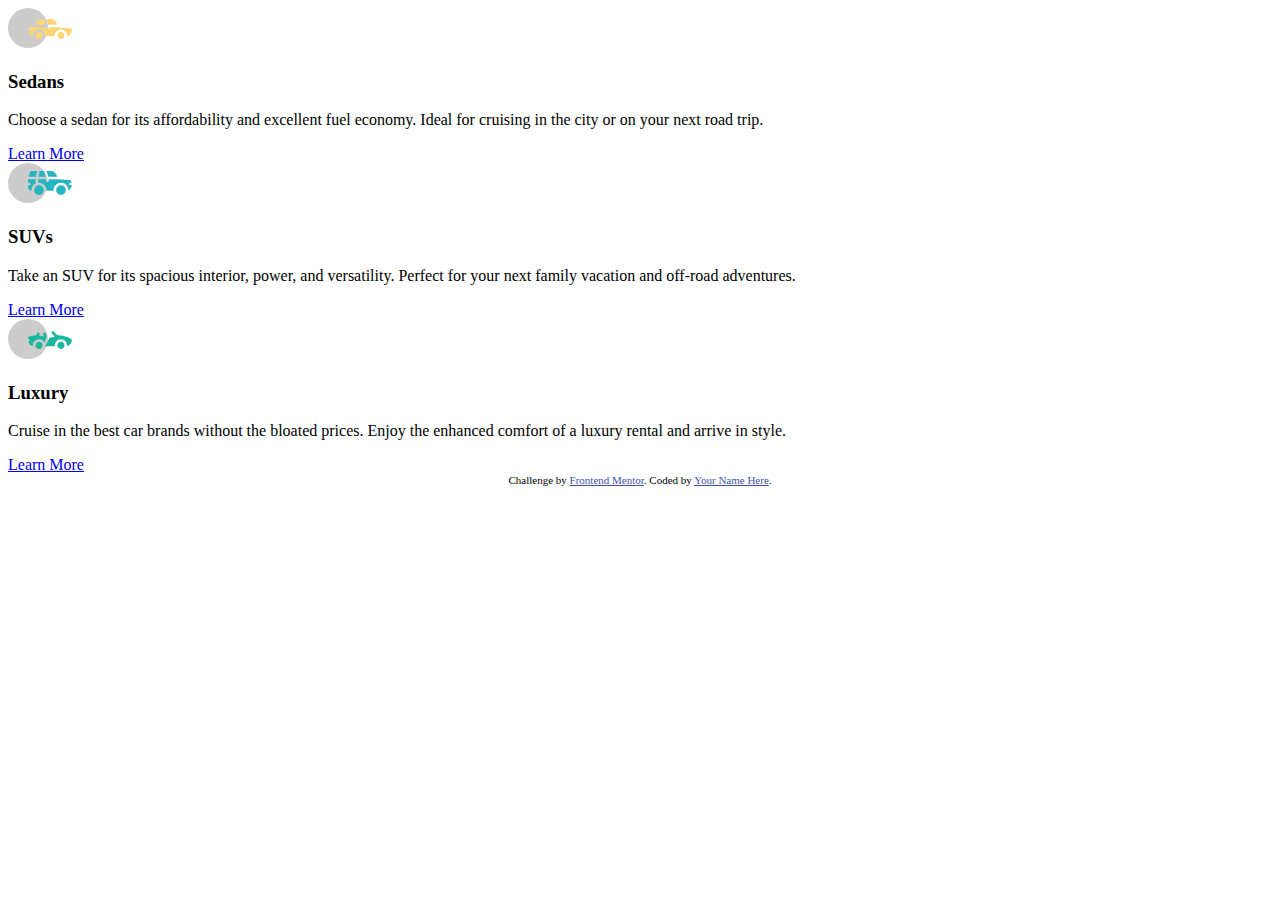
==== 3-column-preview-card-component-main/index.html @ 8f933a3f "Structure initial layout" ====
<!DOCTYPE html>
<html lang="en">
  <head>
    <meta charset="UTF-8" />
    <meta name="viewport" content="width=device-width, initial-scale=1.0" />
    <!-- displays site properly based on user's device -->

    <link
      rel="icon"
      type="image/png"
      sizes="32x32"
      href="./images/favicon-32x32.png"
    />

    <title>Frontend Mentor | 3-column preview card component</title>

    <!-- Feel free to remove these styles or customise in your own stylesheet 👝 -->
    <style>
      .attribution {
        font-size: 11px;
        text-align: center;
      }
      .attribution a {
        color: hsl(228, 45%, 44%);
      }
    </style>
  </head>
  <body>
    <div class="container">
      <div class="sedans">
        <svg
          class="sedans-icon"
          width="64"
          height="40"
          xmlns="http://www.w3.org/2000/svg"
        >
          <g fill="none" fill-rule="evenodd">
            <circle fill="#000" opacity=".201" cx="20" cy="20" r="20" />
            <path
              d="M52.936 24.11c1.942 0 3.517 1.542 3.517 3.445 0 1.903-1.575 3.445-3.517 3.445s-3.516-1.542-3.516-3.445c0-1.903 1.574-3.445 3.516-3.445zm-21.957 0c1.942 0 3.517 1.542 3.517 3.445 0 1.903-1.575 3.445-3.517 3.445s-3.516-1.542-3.516-3.445c0-1.903 1.574-3.445 3.516-3.445zm6.948-4.848v1.429c0 .716.61 1.293 1.348 1.259a1.295 1.295 0 001.225-1.295v-1.393h8.256l13.483 1.313c.956.093 1.676.881 1.676 1.814 0 2.89-2.126 5.303-4.926 5.819.397-3.557-2.458-6.62-6.053-6.62-3.646 0-6.504 3.14-6.039 6.723h-9.879c.466-3.588-2.397-6.722-6.039-6.722-3.595 0-6.45 3.062-6.052 6.62-2.14-.398-3.916-1.912-4.61-3.931h1.142c.731 0 1.32-.598 1.285-1.322-.033-.678-.629-1.2-1.322-1.2H20v-.251c0-1.274 1.066-2.243 2.306-2.243h15.62zM42.59 11c2.645 0 4.99 1.556 5.972 3.963l.726 1.779H40.17L38.413 11h4.178zm-6.865 0l1.758 5.741H26.505l3.357-3.654A6.502 6.502 0 0134.644 11h1.082z"
              fill="#FFD473"
              fill-rule="nonzero"
            />
          </g>
        </svg>
        <h3 class="sedans-heading">Sedans</h3>
        <p class="sedans-text">
          Choose a sedan for its affordability and excellent fuel economy. Ideal
          for cruising in the city or on your next road trip.
        </p>
        <a href="#" class="btn">Learn More</a>
      </div>
      <div class="suvs">
        <svg
          class="suvs-icon"
          width="64"
          height="40"
          xmlns="http://www.w3.org/2000/svg"
        >
          <g fill="none" fill-rule="evenodd">
            <circle fill="#000" opacity=".201" cx="20" cy="20" r="20" />
            <path
              d="M31.002 22.358c2.917 0 5.18 2.593 4.762 5.506a4.828 4.828 0 01-2.962 3.778 4.797 4.797 0 01-5.3-1.165c-1.188-1.26-1.235-2.613-1.263-2.613-.42-2.924 1.857-5.506 4.763-5.506zm22 0c3.457 0 5.798 3.567 4.41 6.744A4.816 4.816 0 0152.3 31.94a4.826 4.826 0 01-4.06-4.077c-.42-2.915 1.846-5.506 4.762-5.506zm-15.04-6.083v1.462a1.29 1.29 0 001.352 1.29c.693-.033 1.227-.631 1.227-1.326v-1.426h8.3l13.056.716a1.29 1.29 0 011.164.917c.27.895.446 1.477.563 1.87h-1.047c-.694 0-1.291.534-1.324 1.228a1.29 1.29 0 001.288 1.352h1.445c-.164 2.225-1.57 4.193-3.6 5.05.13-4.212-3.255-7.63-7.384-7.63-4.317 0-7.762 3.718-7.358 8.086h-7.285c.43-4.655-3.503-8.531-8.131-8.046v-3.543h7.734zm-10.312 0v4.308a7.4 7.4 0 00-4.006 7.274 3.874 3.874 0 01-3.642-3.864v-1.635h1.46a1.29 1.29 0 000-2.58h-1.461v-3.213l.003-.29h7.646zm14.986-8.196c2.65 0 5 1.592 5.984 4.055l.63 1.579a5.525 5.525 0 01-.065-.004l-.026-.002-.034-.002-.022-.002a4.178 4.178 0 00-.224-.006l-.098-.001h-.039l-.136-.001h-.052l-.326-.001H40.211L38.528 8.08zm-13.632 0l-1.122 5.616h-7.144l1.47-4.71a1.29 1.29 0 011.231-.906h5.565zm6.832 0l1.683 5.615h-7.007l1.121-5.615h4.203z"
              fill="#26B5C0"
              fill-rule="nonzero"
            />
          </g>
        </svg>
        <h3 class="suvs-heading">SUVs</h3>
        <p class="suvs-text">
          Take an SUV for its spacious interior, power, and versatility. Perfect
          for your next family vacation and off-road adventures.
        </p>
        <a href="#" class="btn">Learn More</a>
      </div>
      <div class="luxury">
        <svg
          class="luxury-icon"
          width="64"
          height="40"
          xmlns="http://www.w3.org/2000/svg"
        >
          <g fill="none" fill-rule="evenodd">
            <circle fill="#000" opacity=".201" cx="20" cy="20" r="20" />
            <path
              d="M30.98 22.835c1.941 0 3.516 1.604 3.516 3.583 0 1.978-1.575 3.582-3.517 3.582s-3.516-1.604-3.516-3.582c0-1.979 1.574-3.583 3.516-3.583zm21.956 0c1.942 0 3.517 1.604 3.517 3.583 0 1.978-1.575 3.582-3.517 3.582s-3.516-1.604-3.516-3.582c0-1.979 1.574-3.583 3.516-3.583zm-9.143-10.45a1.27 1.27 0 011.819 0l3.715 3.784c4.444-.115 9.7 1.142 13.964 3.753.387.237.624.664.624 1.124 0 3.006-2.126 5.514-4.926 6.05.397-3.698-2.458-6.882-6.053-6.882-3.646 0-6.504 3.264-6.039 6.99h-9.669c.76-1.544.993-2.026 1.337-2.711l.082-.162c.421-.835 1.056-2.07 2.883-5.65 1.68-.023 3.47-.408 5.247-1.403l-2.984-3.04a1.328 1.328 0 010-1.854zm-7.68 1.064c.683-.2 1.395.202 1.592.898l.749 2.652a3.46 3.46 0 01-.247 2.51l-1.733 3.395-.216.424c-1.07-1.89-3.06-3.114-5.279-3.114-3.595 0-6.45 3.184-6.052 6.885-1.832-.347-3.414-1.537-4.278-3.276a1.331 1.331 0 01.117-1.376l.955-1.303-1.325-1.295c-.751-.735-.376-2.024.64-2.231l6.614-1.346.13-.026c.092-.019.145-.03.157-.031.314-.146 1.07-.591 1.07-1.506 0-.734.592-1.327 1.316-1.31.712.016 1.268.662 1.256 1.388a4.11 4.11 0 01-.348 1.611 22.69 22.69 0 014.7 1.146l-.7-2.473a1.314 1.314 0 01.882-1.622z"
              fill="#19B89D"
              fill-rule="nonzero"
            />
          </g>
        </svg>
        <h3 class="suvs-heading">Luxury</h3>
        <p class="luxury-text">
          Cruise in the best car brands without the bloated prices. Enjoy the
          enhanced comfort of a luxury rental and arrive in style.
        </p>
        <a href="#" class="btn">Learn More</a>
      </div>
    </div>

    <div class="attribution">
      Challenge by
      <a href="https://www.frontendmentor.io?ref=challenge" target="_blank"
        >Frontend Mentor</a
      >. Coded by <a href="#">Your Name Here</a>.
    </div>
  </body>
</html>
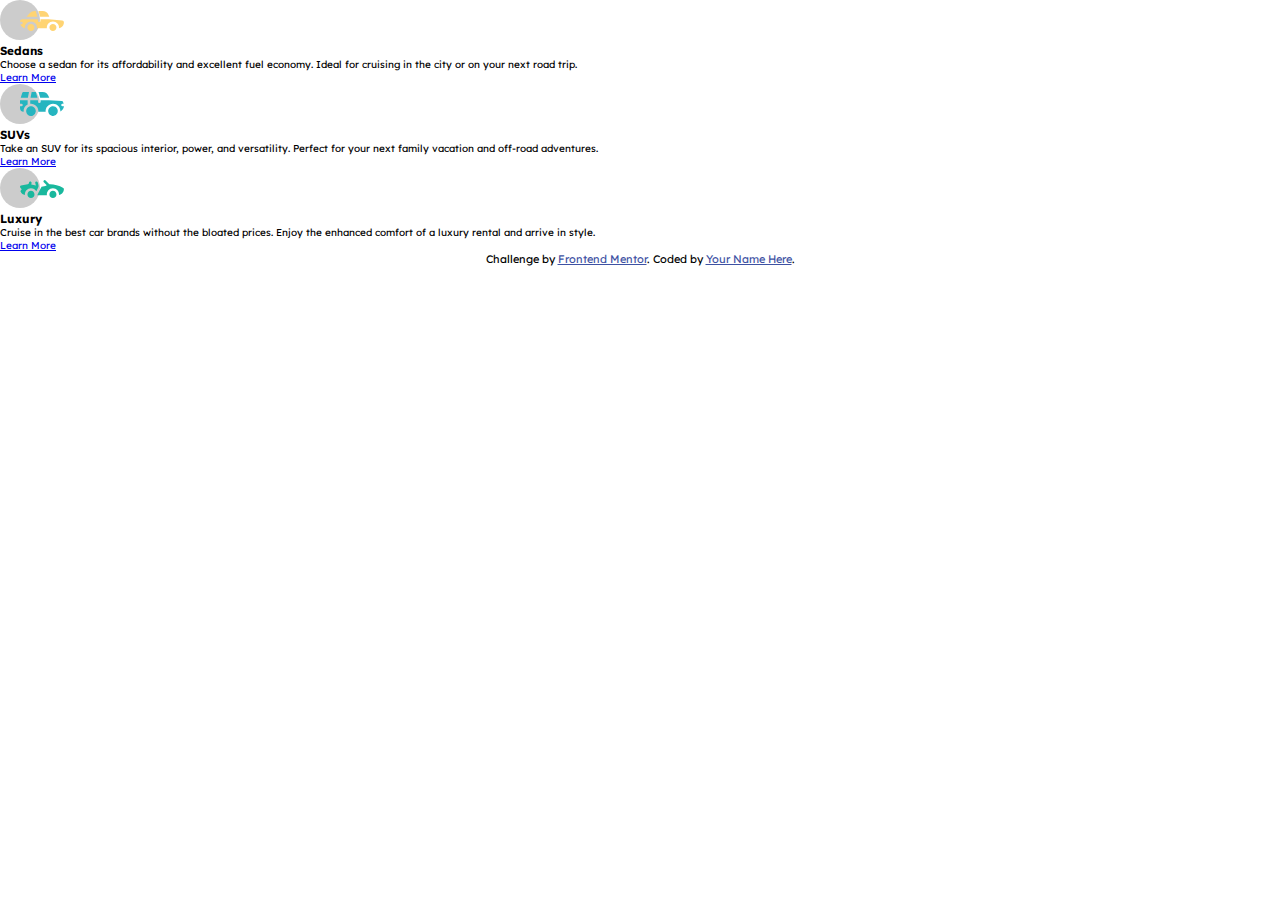
==== commit 2841df1e: "Add stylesheet and set global reset" ====
--- a/3-column-preview-card-component-main/index.html
+++ b/3-column-preview-card-component-main/index.html
@@ -11,6 +11,19 @@
       sizes="32x32"
       href="./images/favicon-32x32.png"
     />
+    <link rel="preconnect" href="https://fonts.googleapis.com" />
+    <link rel="preconnect" href="https://fonts.gstatic.com" crossorigin />
+    <link
+      href="https://fonts.googleapis.com/css2?family=Fraunces:opsz,wght@9..144,700&family=Lexend+Deca&display=swap"
+      rel="stylesheet"
+    />
+    <link rel="preconnect" href="https://fonts.googleapis.com" />
+    <link rel="preconnect" href="https://fonts.gstatic.com" crossorigin />
+    <link
+      href="https://fonts.googleapis.com/css2?family=Big+Shoulders+Display:wght@700&family=Fraunces:opsz,wght@9..144,700&display=swap"
+      rel="stylesheet"
+    />
+    <link rel="stylesheet" href="styles.css" />
 
     <title>Frontend Mentor | 3-column preview card component</title>
 
--- a/3-column-preview-card-component-main/styles.css
+++ b/3-column-preview-card-component-main/styles.css
@@ -0,0 +1,9 @@
+* {
+  padding: 0;
+  margin: 0;
+  font-family: "Lexend Deca", sans-serif;
+}
+
+html {
+  font-size: 62.5%;
+}
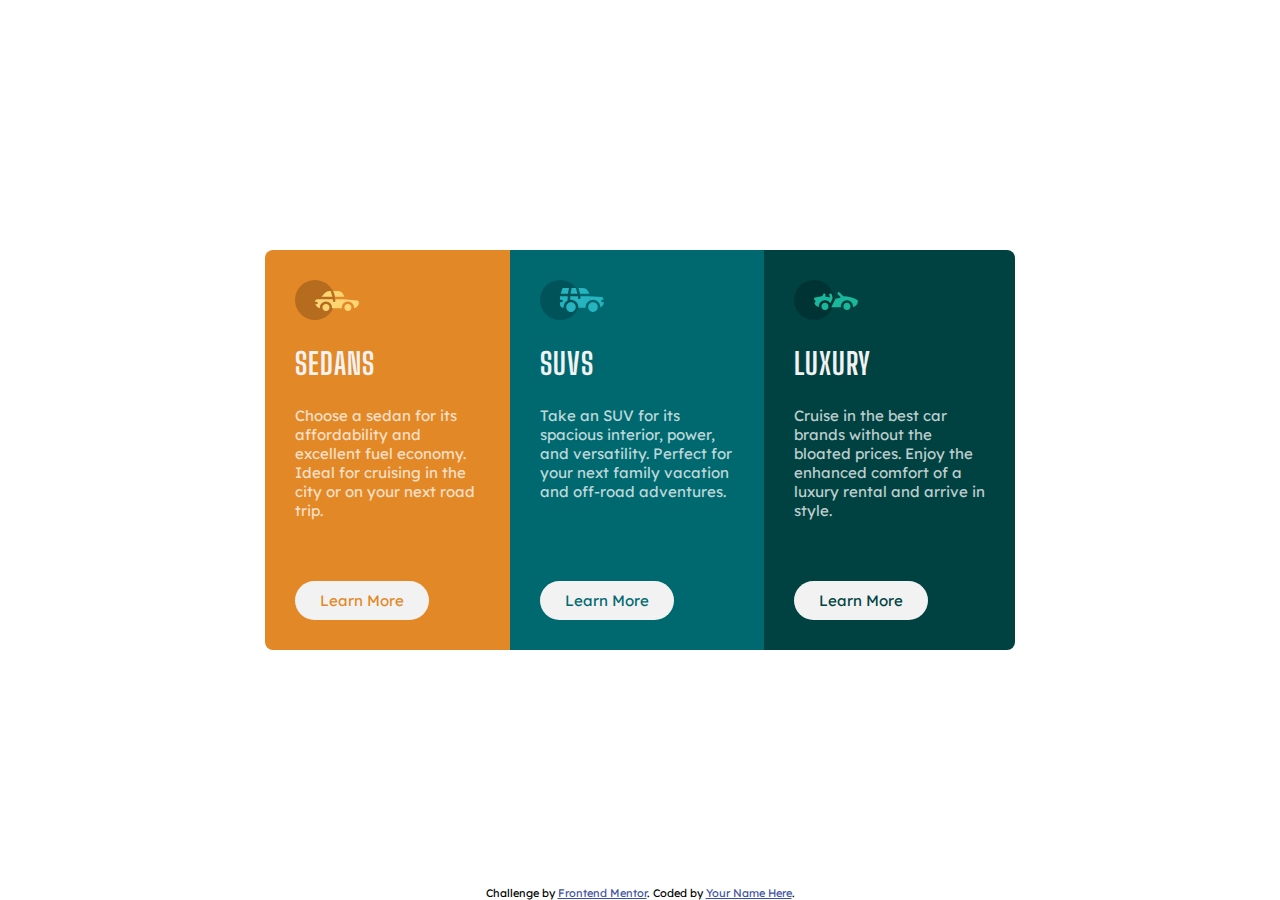
==== commit 727c626a: "Add media query, change flex-direction, add margin bottom" ====
--- a/3-column-preview-card-component-main/index.html
+++ b/3-column-preview-card-component-main/index.html
@@ -24,6 +24,7 @@
       rel="stylesheet"
     />
     <link rel="stylesheet" href="styles.css" />
+    <link rel="stylesheet" href="queries.css" />
 
     <title>Frontend Mentor | 3-column preview card component</title>
 
@@ -40,7 +41,7 @@
   </head>
   <body>
     <div class="container">
-      <div class="sedans">
+      <div class="sedans sub-container">
         <svg
           class="sedans-icon"
           width="64"
@@ -56,14 +57,14 @@
             />
           </g>
         </svg>
-        <h3 class="sedans-heading">Sedans</h3>
-        <p class="sedans-text">
+        <h3 class="heading">Sedans</h3>
+        <p class="paragraph">
           Choose a sedan for its affordability and excellent fuel economy. Ideal
           for cruising in the city or on your next road trip.
         </p>
         <a href="#" class="btn">Learn More</a>
       </div>
-      <div class="suvs">
+      <div class="suvs sub-container">
         <svg
           class="suvs-icon"
           width="64"
@@ -79,14 +80,14 @@
             />
           </g>
         </svg>
-        <h3 class="suvs-heading">SUVs</h3>
-        <p class="suvs-text">
+        <h3 class="heading">SUVs</h3>
+        <p class="paragraph">
           Take an SUV for its spacious interior, power, and versatility. Perfect
           for your next family vacation and off-road adventures.
         </p>
         <a href="#" class="btn">Learn More</a>
       </div>
-      <div class="luxury">
+      <div class="luxury sub-container">
         <svg
           class="luxury-icon"
           width="64"
@@ -102,8 +103,8 @@
             />
           </g>
         </svg>
-        <h3 class="suvs-heading">Luxury</h3>
-        <p class="luxury-text">
+        <h3 class="heading">Luxury</h3>
+        <p class="paragraph">
           Cruise in the best car brands without the bloated prices. Enjoy the
           enhanced comfort of a luxury rental and arrive in style.
         </p>
--- a/3-column-preview-card-component-main/styles.css
+++ b/3-column-preview-card-component-main/styles.css
@@ -6,4 +6,96 @@
 
 html {
   font-size: 62.5%;
+  height: -webkit-fill-available;
 }
+
+body {
+  font-size: 1.5rem;
+  display: grid;
+  place-content: center;
+  min-height: 100vh;
+  padding: 2.5rem 2rem;
+  position: relative;
+  min-height: -webkit-fill-available;
+}
+
+.container {
+  display: flex;
+  max-width: 75rem;
+  border-radius: 8px;
+  overflow: hidden;
+}
+
+.sub-container {
+  display: flex;
+  flex-direction: column;
+  padding: 3rem;
+  gap: 2.5rem;
+  position: relative;
+}
+
+.sedans {
+  background-color: hsl(31, 77%, 52%);
+}
+
+.suvs {
+  background-color: hsl(184, 100%, 22%);
+}
+
+.luxury {
+  background-color: hsl(179, 100%, 13%);
+}
+
+.heading {
+  font-family: "Big Shoulders Display", sans-serif;
+  text-transform: uppercase;
+  color: hsl(0, 0%, 95%);
+  font-size: 3rem;
+  letter-spacing: 1px;
+}
+
+.paragraph {
+  color: hsla(0, 0%, 100%, 0.75);
+  font-weight: 400;
+  margin-bottom: 10rem;
+}
+
+.btn {
+  background-color: hsl(0, 0%, 95%);
+  display: inline-block;
+  text-decoration: none;
+  border-radius: 20px;
+  padding: 1rem 2.5rem;
+  text-align: center;
+  margin-right: 4rem;
+  font-weight: 400;
+  position: absolute;
+  left: 3rem;
+  bottom: 3rem;
+}
+
+.sedans .btn {
+  color: hsl(31, 77%, 52%);
+}
+
+.suvs .btn {
+  color: hsl(184, 100%, 22%);
+}
+
+.luxury .btn {
+  color: hsl(179, 100%, 13%);
+}
+
+.btn:hover {
+  background-color: inherit;
+  color: hsl(0, 0%, 95%);
+  cursor: pointer;
+  box-shadow: inset 0 0 0 2px hsl(0, 0%, 95%);
+}
+
+.attribution {
+  position: absolute;
+  left: 50%;
+  bottom: 0;
+  transform: translate(-50%, 0);
+}
--- a/3-column-preview-card-component-main/queries.css
+++ b/3-column-preview-card-component-main/queries.css
@@ -0,0 +1,6 @@
+@media (max-width: 32em) {
+  .container {
+    flex-direction: column;
+    margin-bottom: 5rem;
+  }
+}
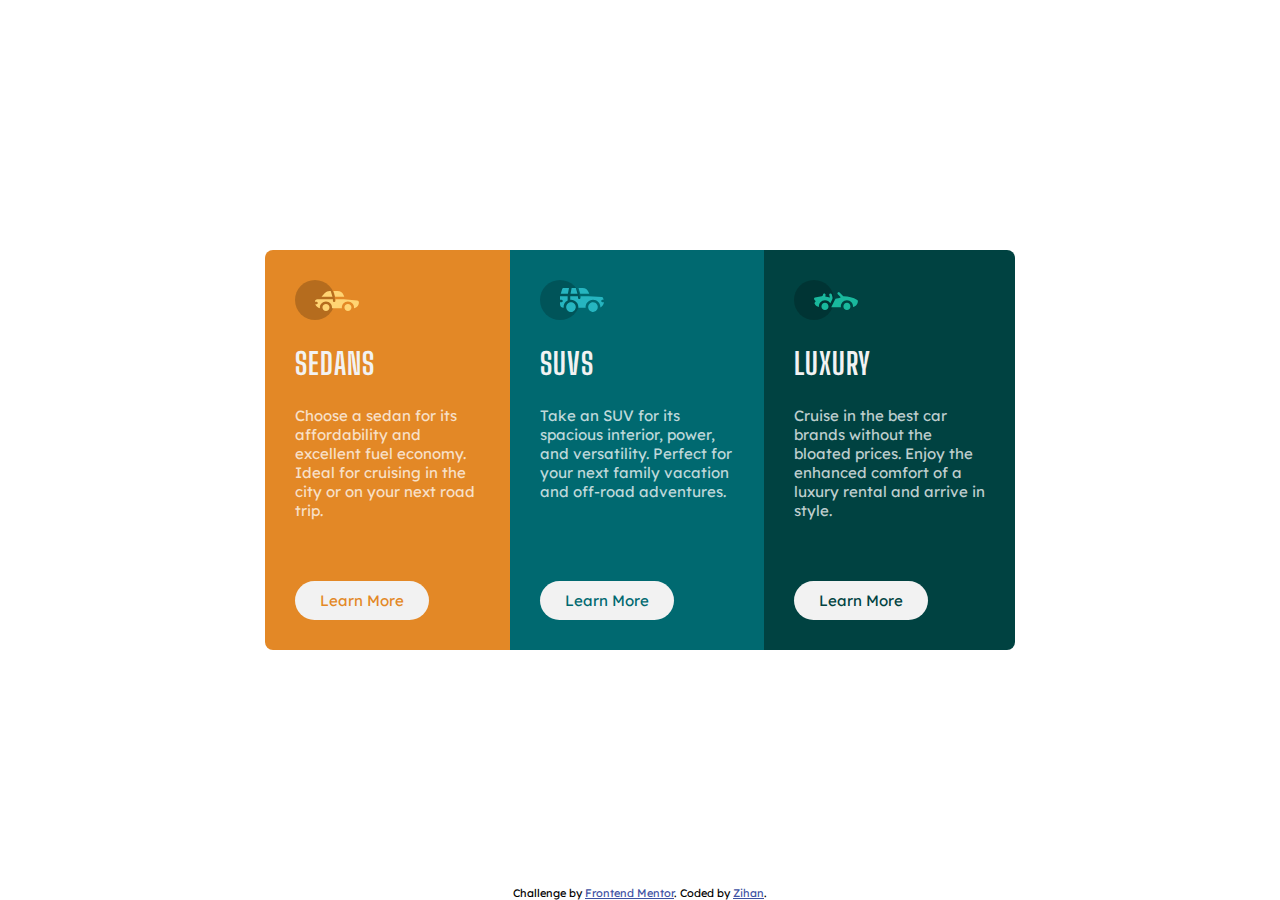
==== commit e1de8f4a: "Update attribution info" ====
--- a/3-column-preview-card-component-main/index.html
+++ b/3-column-preview-card-component-main/index.html
@@ -116,7 +116,7 @@
       Challenge by
       <a href="https://www.frontendmentor.io?ref=challenge" target="_blank"
         >Frontend Mentor</a
-      >. Coded by <a href="#">Your Name Here</a>.
+      >. Coded by <a href="https://github.com/zhao-zihan">Zihan</a>.
     </div>
   </body>
 </html>
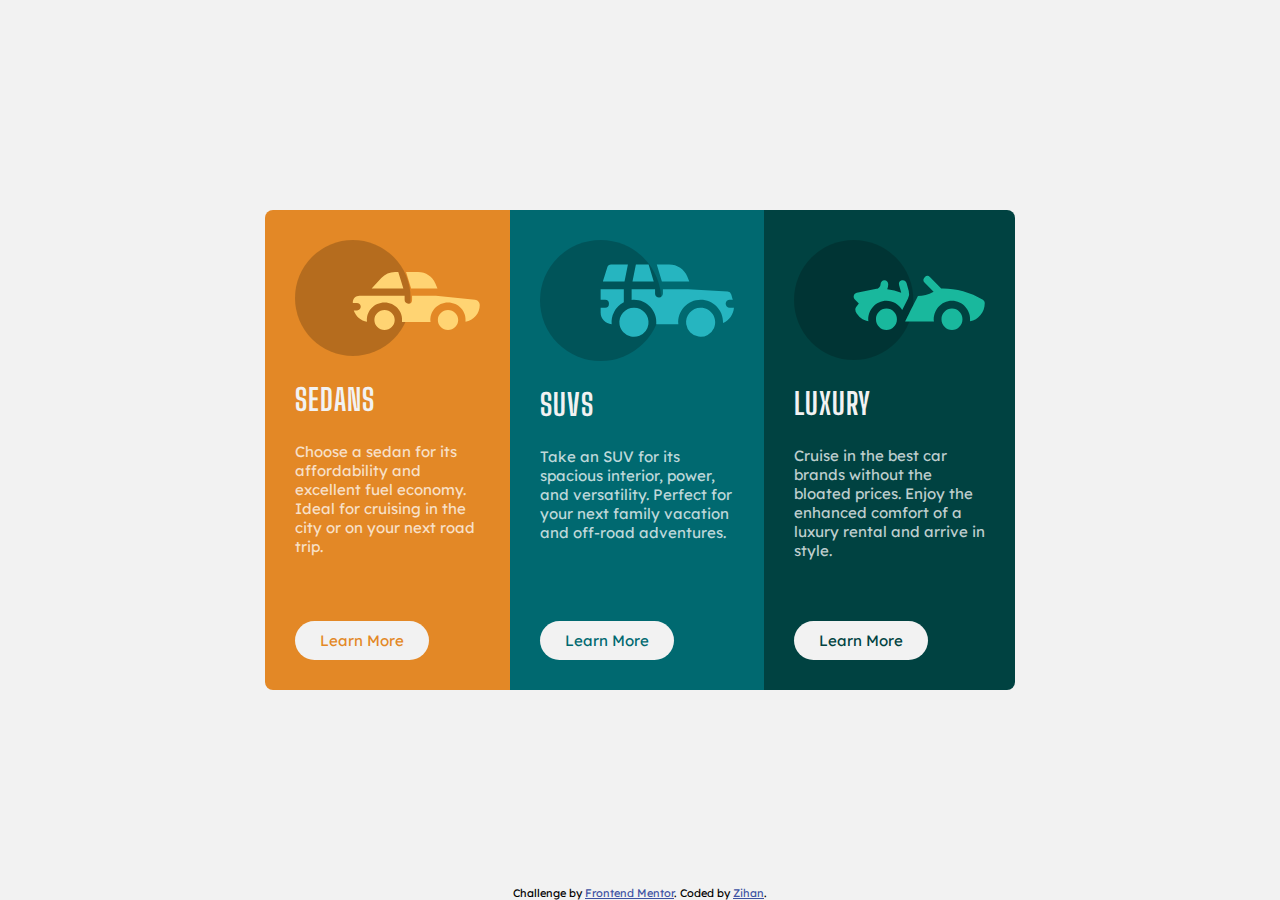
==== commit f643148b: "Make html page more semantic, replace svg tag with img" ====
--- a/3-column-preview-card-component-main/index.html
+++ b/3-column-preview-card-component-main/index.html
@@ -29,94 +29,51 @@
     <title>Frontend Mentor | 3-column preview card component</title>
 
     <!-- Feel free to remove these styles or customise in your own stylesheet 👝 -->
-    <style>
-      .attribution {
-        font-size: 11px;
-        text-align: center;
-      }
-      .attribution a {
-        color: hsl(228, 45%, 44%);
-      }
-    </style>
   </head>
   <body>
-    <div class="container">
-      <div class="sedans sub-container">
-        <svg
+    <main class="container">
+      <section class="sedans sub-container">
+        <img
           class="sedans-icon"
-          width="64"
-          height="40"
-          xmlns="http://www.w3.org/2000/svg"
-        >
-          <g fill="none" fill-rule="evenodd">
-            <circle fill="#000" opacity=".201" cx="20" cy="20" r="20" />
-            <path
-              d="M52.936 24.11c1.942 0 3.517 1.542 3.517 3.445 0 1.903-1.575 3.445-3.517 3.445s-3.516-1.542-3.516-3.445c0-1.903 1.574-3.445 3.516-3.445zm-21.957 0c1.942 0 3.517 1.542 3.517 3.445 0 1.903-1.575 3.445-3.517 3.445s-3.516-1.542-3.516-3.445c0-1.903 1.574-3.445 3.516-3.445zm6.948-4.848v1.429c0 .716.61 1.293 1.348 1.259a1.295 1.295 0 001.225-1.295v-1.393h8.256l13.483 1.313c.956.093 1.676.881 1.676 1.814 0 2.89-2.126 5.303-4.926 5.819.397-3.557-2.458-6.62-6.053-6.62-3.646 0-6.504 3.14-6.039 6.723h-9.879c.466-3.588-2.397-6.722-6.039-6.722-3.595 0-6.45 3.062-6.052 6.62-2.14-.398-3.916-1.912-4.61-3.931h1.142c.731 0 1.32-.598 1.285-1.322-.033-.678-.629-1.2-1.322-1.2H20v-.251c0-1.274 1.066-2.243 2.306-2.243h15.62zM42.59 11c2.645 0 4.99 1.556 5.972 3.963l.726 1.779H40.17L38.413 11h4.178zm-6.865 0l1.758 5.741H26.505l3.357-3.654A6.502 6.502 0 0134.644 11h1.082z"
-              fill="#FFD473"
-              fill-rule="nonzero"
-            />
-          </g>
-        </svg>
+          src="images/icon-sedans.svg"
+          alt="sedan icon"
+        />
         <h3 class="heading">Sedans</h3>
         <p class="paragraph">
           Choose a sedan for its affordability and excellent fuel economy. Ideal
           for cruising in the city or on your next road trip.
         </p>
         <a href="#" class="btn">Learn More</a>
-      </div>
-      <div class="suvs sub-container">
-        <svg
-          class="suvs-icon"
-          width="64"
-          height="40"
-          xmlns="http://www.w3.org/2000/svg"
-        >
-          <g fill="none" fill-rule="evenodd">
-            <circle fill="#000" opacity=".201" cx="20" cy="20" r="20" />
-            <path
-              d="M31.002 22.358c2.917 0 5.18 2.593 4.762 5.506a4.828 4.828 0 01-2.962 3.778 4.797 4.797 0 01-5.3-1.165c-1.188-1.26-1.235-2.613-1.263-2.613-.42-2.924 1.857-5.506 4.763-5.506zm22 0c3.457 0 5.798 3.567 4.41 6.744A4.816 4.816 0 0152.3 31.94a4.826 4.826 0 01-4.06-4.077c-.42-2.915 1.846-5.506 4.762-5.506zm-15.04-6.083v1.462a1.29 1.29 0 001.352 1.29c.693-.033 1.227-.631 1.227-1.326v-1.426h8.3l13.056.716a1.29 1.29 0 011.164.917c.27.895.446 1.477.563 1.87h-1.047c-.694 0-1.291.534-1.324 1.228a1.29 1.29 0 001.288 1.352h1.445c-.164 2.225-1.57 4.193-3.6 5.05.13-4.212-3.255-7.63-7.384-7.63-4.317 0-7.762 3.718-7.358 8.086h-7.285c.43-4.655-3.503-8.531-8.131-8.046v-3.543h7.734zm-10.312 0v4.308a7.4 7.4 0 00-4.006 7.274 3.874 3.874 0 01-3.642-3.864v-1.635h1.46a1.29 1.29 0 000-2.58h-1.461v-3.213l.003-.29h7.646zm14.986-8.196c2.65 0 5 1.592 5.984 4.055l.63 1.579a5.525 5.525 0 01-.065-.004l-.026-.002-.034-.002-.022-.002a4.178 4.178 0 00-.224-.006l-.098-.001h-.039l-.136-.001h-.052l-.326-.001H40.211L38.528 8.08zm-13.632 0l-1.122 5.616h-7.144l1.47-4.71a1.29 1.29 0 011.231-.906h5.565zm6.832 0l1.683 5.615h-7.007l1.121-5.615h4.203z"
-              fill="#26B5C0"
-              fill-rule="nonzero"
-            />
-          </g>
-        </svg>
+      </section>
+      <section class="suvs sub-container">
+        <img class="suvs-icon" src="images/icon-suvs.svg" alt="SUVs icon" />
         <h3 class="heading">SUVs</h3>
         <p class="paragraph">
           Take an SUV for its spacious interior, power, and versatility. Perfect
           for your next family vacation and off-road adventures.
         </p>
         <a href="#" class="btn">Learn More</a>
-      </div>
-      <div class="luxury sub-container">
-        <svg
+      </section>
+      <section class="luxury sub-container">
+        <img
           class="luxury-icon"
-          width="64"
-          height="40"
-          xmlns="http://www.w3.org/2000/svg"
-        >
-          <g fill="none" fill-rule="evenodd">
-            <circle fill="#000" opacity=".201" cx="20" cy="20" r="20" />
-            <path
-              d="M30.98 22.835c1.941 0 3.516 1.604 3.516 3.583 0 1.978-1.575 3.582-3.517 3.582s-3.516-1.604-3.516-3.582c0-1.979 1.574-3.583 3.516-3.583zm21.956 0c1.942 0 3.517 1.604 3.517 3.583 0 1.978-1.575 3.582-3.517 3.582s-3.516-1.604-3.516-3.582c0-1.979 1.574-3.583 3.516-3.583zm-9.143-10.45a1.27 1.27 0 011.819 0l3.715 3.784c4.444-.115 9.7 1.142 13.964 3.753.387.237.624.664.624 1.124 0 3.006-2.126 5.514-4.926 6.05.397-3.698-2.458-6.882-6.053-6.882-3.646 0-6.504 3.264-6.039 6.99h-9.669c.76-1.544.993-2.026 1.337-2.711l.082-.162c.421-.835 1.056-2.07 2.883-5.65 1.68-.023 3.47-.408 5.247-1.403l-2.984-3.04a1.328 1.328 0 010-1.854zm-7.68 1.064c.683-.2 1.395.202 1.592.898l.749 2.652a3.46 3.46 0 01-.247 2.51l-1.733 3.395-.216.424c-1.07-1.89-3.06-3.114-5.279-3.114-3.595 0-6.45 3.184-6.052 6.885-1.832-.347-3.414-1.537-4.278-3.276a1.331 1.331 0 01.117-1.376l.955-1.303-1.325-1.295c-.751-.735-.376-2.024.64-2.231l6.614-1.346.13-.026c.092-.019.145-.03.157-.031.314-.146 1.07-.591 1.07-1.506 0-.734.592-1.327 1.316-1.31.712.016 1.268.662 1.256 1.388a4.11 4.11 0 01-.348 1.611 22.69 22.69 0 014.7 1.146l-.7-2.473a1.314 1.314 0 01.882-1.622z"
-              fill="#19B89D"
-              fill-rule="nonzero"
-            />
-          </g>
-        </svg>
+          src="images/icon-luxury.svg"
+          alt="luxury vehicle icon"
+        />
         <h3 class="heading">Luxury</h3>
         <p class="paragraph">
           Cruise in the best car brands without the bloated prices. Enjoy the
           enhanced comfort of a luxury rental and arrive in style.
         </p>
         <a href="#" class="btn">Learn More</a>
-      </div>
-    </div>
+      </section>
+    </main>
 
-    <div class="attribution">
+    <footer class="attribution">
       Challenge by
       <a href="https://www.frontendmentor.io?ref=challenge" target="_blank"
         >Frontend Mentor</a
       >. Coded by <a href="https://github.com/zhao-zihan">Zihan</a>.
-    </div>
+    </footer>
   </body>
 </html>
--- a/3-column-preview-card-component-main/styles.css
+++ b/3-column-preview-card-component-main/styles.css
@@ -17,6 +17,7 @@
   padding: 2.5rem 2rem;
   position: relative;
   min-height: -webkit-fill-available;
+  background-color: hsl(0, 0%, 95%);
 }
 
 .container {
@@ -98,4 +99,10 @@
   left: 50%;
   bottom: 0;
   transform: translate(-50%, 0);
+  font-size: 11px;
+  text-align: center;
 }
+
+.attribution a {
+  color: hsl(228, 45%, 44%);
+}
--- a/3-column-preview-card-component-main/queries.css
+++ b/3-column-preview-card-component-main/queries.css
@@ -1,5 +1,6 @@
 @media (max-width: 32em) {
   .container {
+    max-width: 24rem;
     flex-direction: column;
     margin-bottom: 5rem;
   }
